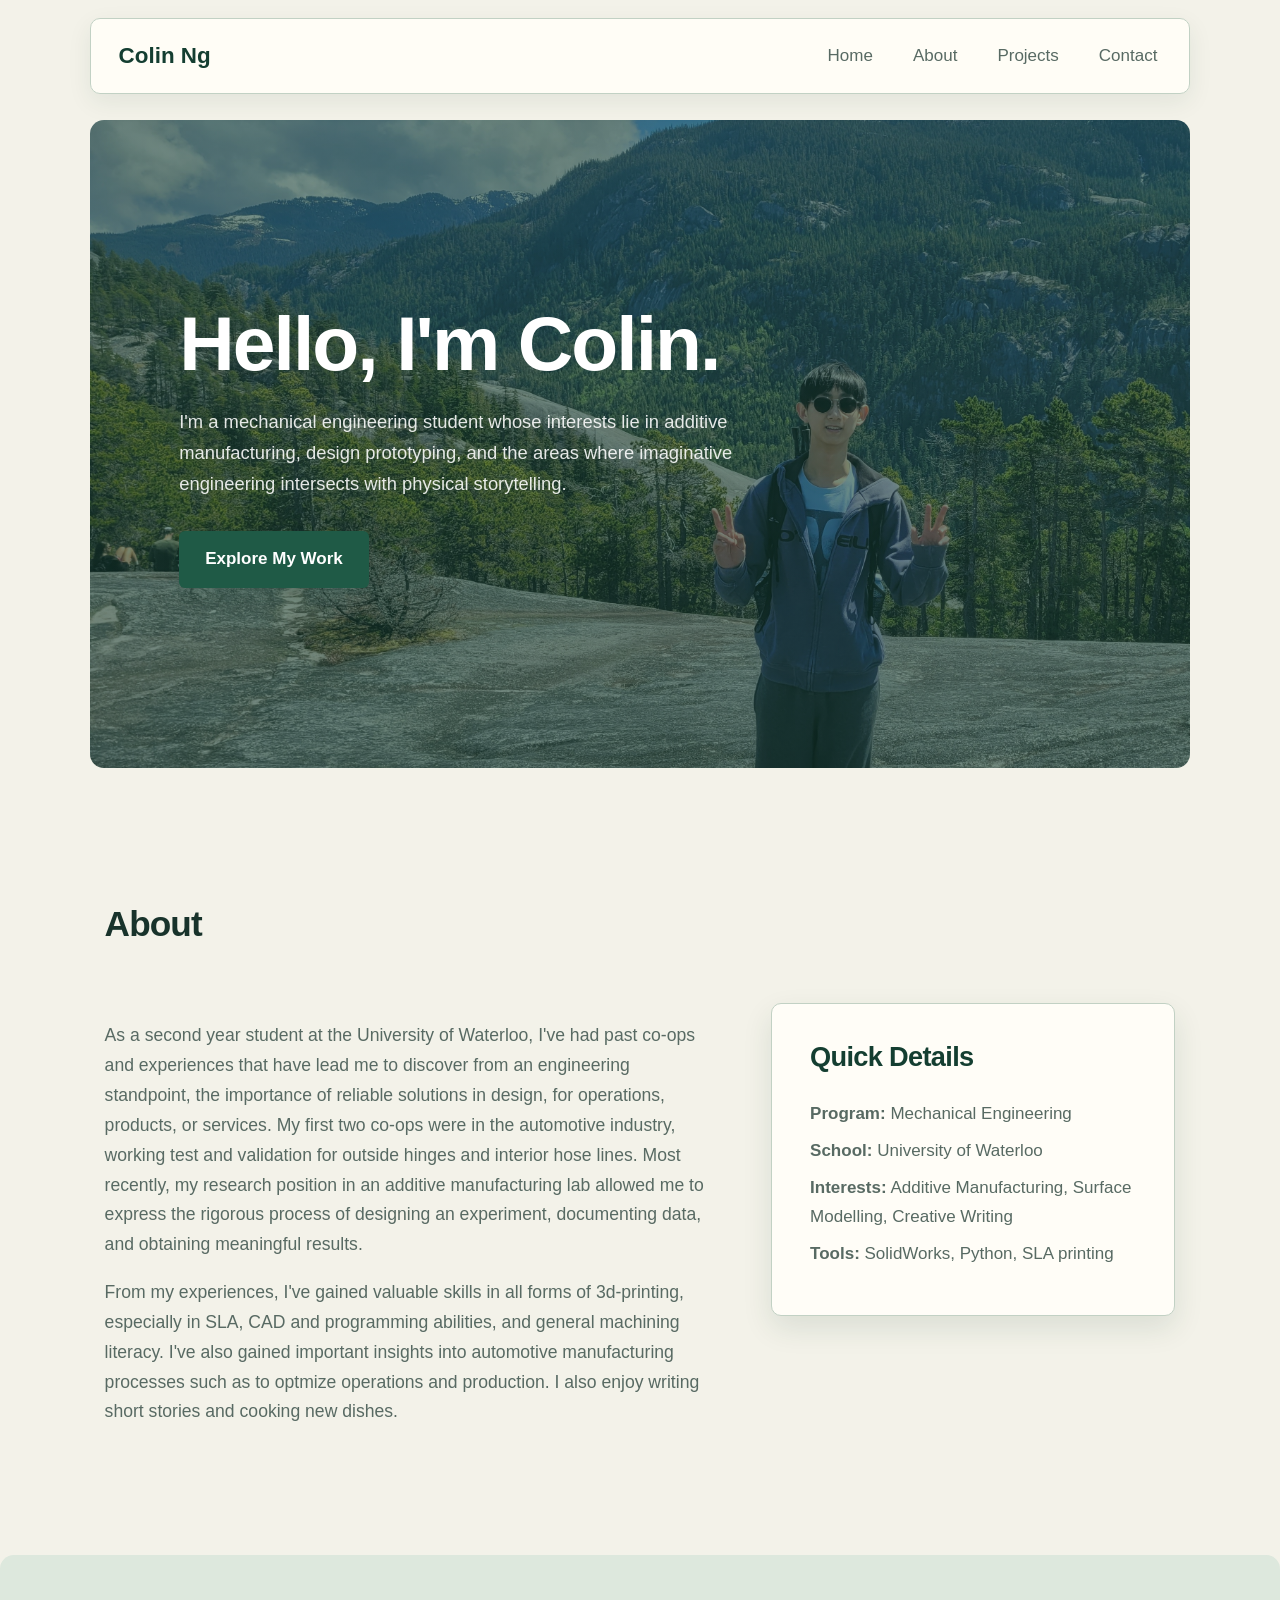
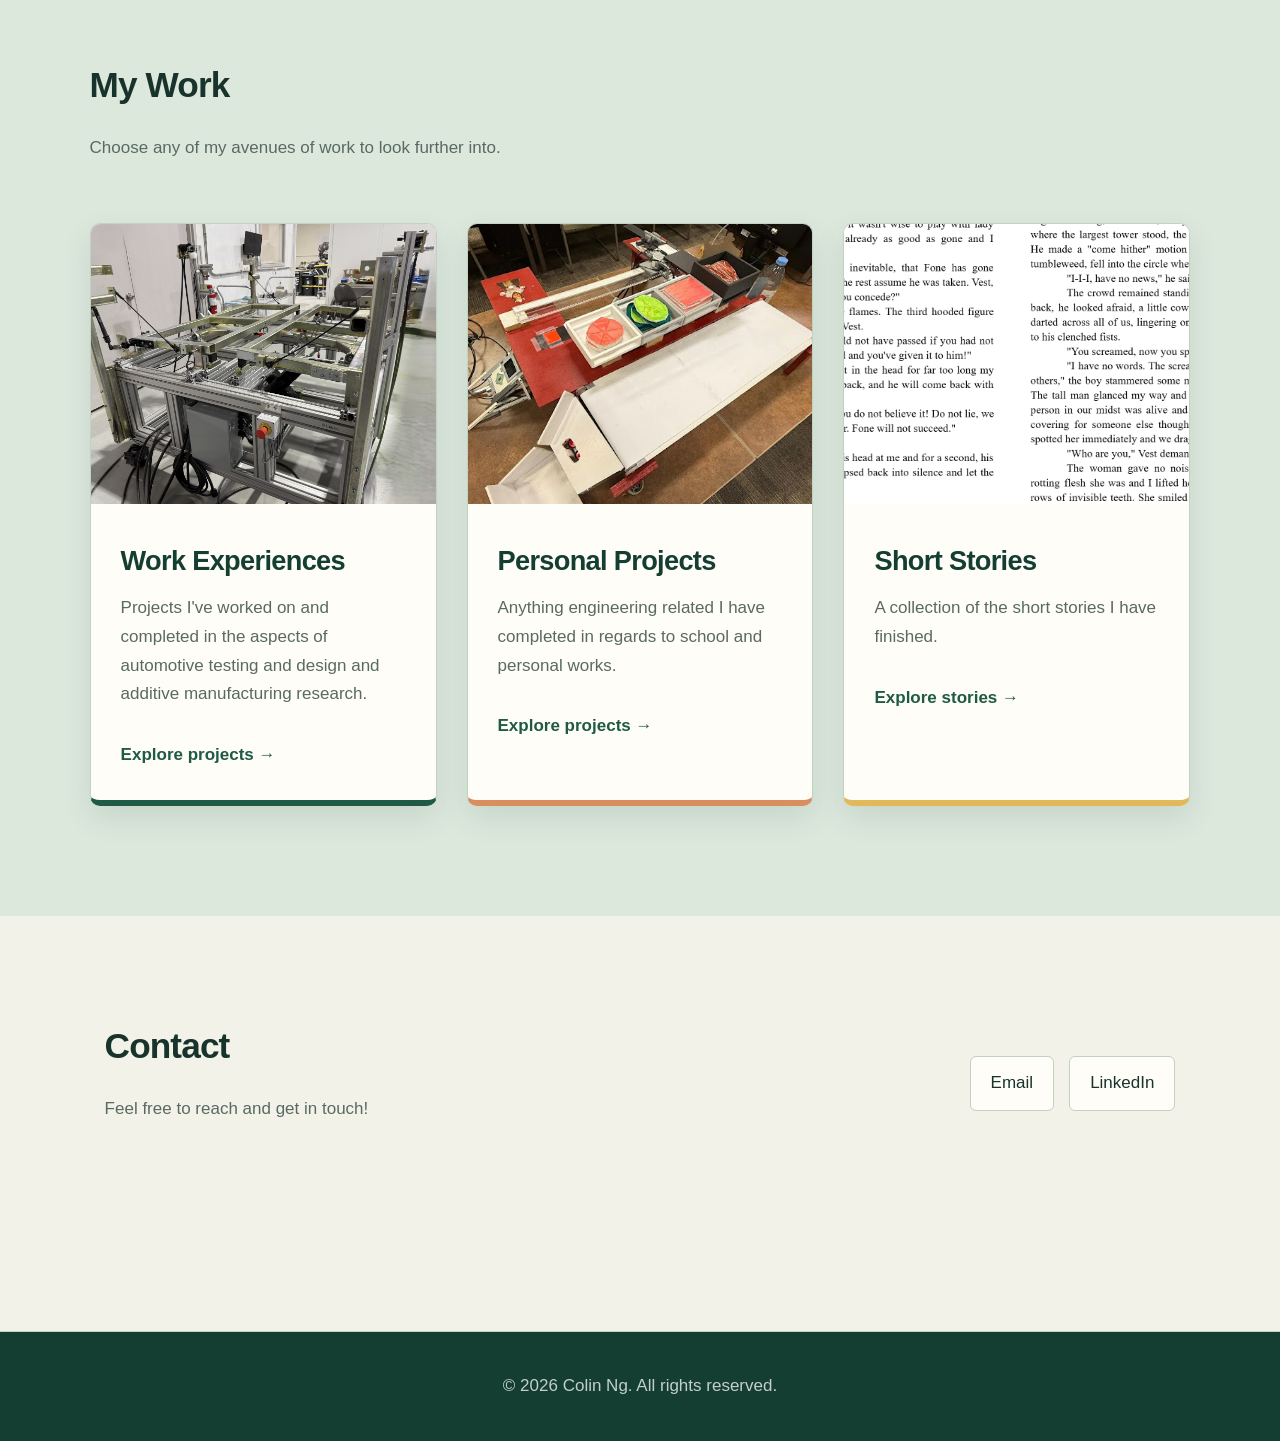
==== index.html @ beed0a08 "Complete portfolio upload" ====
<!DOCTYPE html>
<html lang="en">

<head>
    <meta charset="UTF-8">
    <meta name="viewport" content="width=device-width, initial-scale=1.0">
    <link rel="icon" type="image/jpg" href="images/home/flavicon.jpg">

    <title>Colin Ng | Portfolio</title>

    <link rel="stylesheet" href="style.css">
</head>

<body>

    <!-- =========================
         NAVIGATION
    ========================== -->

    <nav class="navbar">

        <a href="index.html" class="logo">
            Colin Ng
        </a>

        <div class="nav-links">
            <a href="#home">Home</a>
            <a href="#about">About</a>
            <a href="#work">Projects</a>
            <a href="#contact">Contact</a>
        </div>

    </nav>


    <!-- =========================
         HERO
    ========================== -->

    <header class="hero" id="home">

        <div class="hero-content">

            <!-- <p class="eyebrow">
                Mechanical Engineering Portfolio
            </p> -->

            <h1>
                Hello, I'm Colin.
            </h1>

            <p class="hero-description">
                I'm a mechanical engineering student whose interests lie 
                in additive manufacturing, design prototyping, and the areas 
                where imaginative engineering intersects with physical storytelling.
            </p>

            <a href="#work" class="button">
                Explore My Work
            </a>

        </div>

    </header>


    <!-- =========================
         ABOUT
    ========================== -->

    <section class="section" id="about">

        <div class="section-heading">

            <!-- <p class="eyebrow">A little about me</p> -->

            <h2>About</h2>

        </div>

        <div class="about-grid">

            <div class="about-text">

                <p>
                    As a second year student at the University of Waterloo, I've
                    had past co-ops and experiences that have lead me to discover from an engineering standpoint,
                    the importance of reliable solutions in design, for operations, products, or services.
                    My first two co-ops were in the automotive industry, working
                    test and validation for outside hinges and interior hose lines.
                    Most recently, my research position in an additive manufacturing lab 
                    allowed me to express the rigorous process of designing an experiment,
                    documenting data, and obtaining meaningful results.
                </p>

                <p>
                    From my experiences, I've gained valuable skills in all forms of 3d-printing,
                    especially in SLA, CAD and programming abilities, and general machining literacy.
                    I've also gained important insights into automotive manufacturing processes such as 
                    to optmize operations and production. I also enjoy writing short stories and cooking new dishes.
                </p>

            </div>

            <div class="about-card">

                <h3>Quick Details</h3>

                <p><strong>Program:</strong> Mechanical Engineering</p>
                <p><strong>School:</strong> University of Waterloo</p>
                <p><strong>Interests:</strong> Additive Manufacturing, Surface Modelling, Creative Writing</p>
                <p><strong>Tools:</strong> SolidWorks, Python, SLA printing</p>

            </div>

        </div>

    </section>


    <!-- =========================
         PROJECT CATEGORIES
    ========================== -->

    <section class="section work-section" id="work">

        <div class="section-heading">

            <!-- <p class="eyebrow">Things I've worked on</p> -->

            <h2>My Work</h2>

            <p>
                Choose any of my avenues of work to look further into.
            </p>

        </div>


        <div class="category-grid">


            <!-- CATEGORY 1 -->

            <a href="category1.html" class="category-card">

                <img
                    src="images/home/category1.jpg"
                    alt="Category 1">

                <div class="category-content">

                    <p class="category-number">
                        
                    </p>

                    <h3>
                        
                        Work Experiences
                    </h3>

                    <p>
                        Projects I've worked on and completed
                         in the aspects of automotive testing 
                         and design and additive manufacturing research.
                    </p>

                    <span class="category-link">
                        Explore projects →
                    </span>

                </div>

            </a>



            <!-- CATEGORY 2 -->

            <a href="category2.html" class="category-card">

                <img
                    src="images/home/sandwich_builder.jpg"
                    alt="Category 2">

                <div class="category-content">

                    <p class="category-number">
                    
                    </p>

                    <h3>
                        Personal Projects
                    </h3>

                    <p>
                        Anything engineering related I have completed
                        in regards to school and personal works.
                    </p>

                    <span class="category-link">
                        Explore projects →
                    </span>

                </div>

            </a>



            <!-- CATEGORY 3 -->

            <a href="category3.html" class="category-card">

                <img
                    src="images/home/page_screenshot.png"
                    alt="Category 3">

                <div class="category-content">

                    <p class="category-number">
                    
                    </p>

                    <h3>
                        Short Stories
                    </h3>

                    <p>
                        A collection of the short stories I have finished.
                    </p>

                    <span class="category-link">
                        Explore stories →
                    </span>

                </div>

            </a>


        </div>

    </section>


    <!-- =========================
         CONTACT
    ========================== -->

    <section class="section contact-section" id="contact">

        <div>

            <!-- <p class="eyebrow">
                Get in touch
            </p> -->

            <h2>
                Contact
            </h2>

            <p>
                Feel free to reach and get in touch!
            </p>

        </div>

        <div class="contact-links">

            <a href="mailto:c38ng@uwaterloo.ca">
                Email
            </a>

            <a href="https://www.linkedin.com/in/colinytn/" target="_blank">


                LinkedIn
            </a>

        </div>

    </section>


    <!-- =========================
         FOOTER
    ========================== -->

    <footer>

        <p>
            © 2026 Colin Ng. All rights reserved.
        </p>

    </footer>


</body>
</html>
---- style.css ----
/* =========================================================
   CUSTOMIZATION
   Change the values in this section to restyle the website.
========================================================= */

:root {

    /* =====================================================
       COLORS
    ===================================================== */

    /* Main page background */
    --background: #F3F2E9;

    /* Green-tinted section background */
    --background-alt: #DDE8DD;

    /* Cards */
    --surface: #FFFDF7;

    /* Darker image / secondary surface */
    --surface-dark: #CEDDCF;


    /* ---------- MAIN GREEN COLORS ---------- */

    --accent: #1F5A46;

    --accent-dark: #143E31;

    --accent-light: #8DB89D;


    /* ---------- EXTRA ACCENT COLORS ---------- */

    --warm-accent: #D98E5F;

    --yellow-accent: #E1B95B;


    /* ---------- TEXT ---------- */

    --text: #18332B;

    --text-light: #586A63;


    /* ---------- BORDERS ---------- */

    --border: #C2D1C4;



    /* =====================================================
       TYPOGRAPHY
       
       Change these to change the site's fonts.
       No serif fonts are used.
    ===================================================== */

    --font-main:
        "Trebuchet MS",
        "Segoe UI",
        Arial,
        sans-serif;

    --font-heading:
        "Trebuchet MS",
        "Segoe UI",
        Arial,
        sans-serif;

    --font-size-base: 17px;

    --line-height: 1.7;



    /* =====================================================
       PAGE SIZE
    ===================================================== */

    --page-width: 1250px;

    --page-padding: 7vw;



    /* =====================================================
       SPACING
    ===================================================== */

    --section-spacing: 110px;

    --small-gap: 15px;

    --medium-gap: 30px;

    --large-gap: 60px;



    /* =====================================================
       ROUNDING

       Increase these if you want an even softer appearance.
    ===================================================== */

    --border-radius-small: 6px;

    --border-radius: 10px;

    --border-radius-large: 14px;



    /* =====================================================
       SHADOW
    ===================================================== */

    --shadow:
        0 12px 30px rgba(20, 62, 49, 0.11);



    /* =====================================================
       ANIMATION
    ===================================================== */

    --transition: 0.25s ease;
}



/* =========================================================
   RESET
========================================================= */

* {
    box-sizing: border-box;
}


html {
    scroll-behavior: smooth;
}


body {

    margin: 0;

    background: var(--background);

    color: var(--text);

    font-family: var(--font-main);

    font-size: var(--font-size-base);

    line-height: var(--line-height);
}


img {
    max-width: 100%;
    display: block;
}


a {
    color: inherit;
    text-decoration: none;
}



/* =========================================================
   TYPOGRAPHY
========================================================= */

h1,
h2,
h3,
h4 {

    font-family: var(--font-heading);

    color: var(--text);

    margin-top: 0;

    line-height: 1.12;

    font-weight: 600;

    letter-spacing: -0.025em;
}


h1 {
    font-size: clamp(3rem, 7vw, 6rem);
}


h2 {
    font-size: clamp(2.2rem, 1.5vw, 3.8rem);
}


h3 {
    font-size: 1.7rem;
}


p {
    color: var(--text-light);
}


.eyebrow {

    color: var(--accent);

    text-transform: uppercase;

    letter-spacing: 0.12em;

    font-size: 0.8rem;

    font-weight: 700;
}



/* =========================================================
   NAVIGATION
========================================================= */

.navbar {

    min-height: 76px;

    margin:
        18px
        var(--page-padding)
        0;

    padding:
        0
        28px;

    display: flex;

    align-items: center;

    justify-content: space-between;

    background: rgba(255, 253, 247, 0.95);

    border: 1px solid var(--border);

    border-radius: var(--border-radius);

    box-shadow:
        0 8px 25px rgba(20, 62, 49, 0.08);

    position: sticky;

    top: 16px;

    z-index: 100;

    backdrop-filter: blur(10px);
}


.logo {

    font-family: var(--font-heading);

    font-size: 1.4rem;

    font-weight: 700;

    color: var(--accent-dark);
}


.nav-links {

    display: flex;

    gap: 32px;
}


.nav-links a {

    color: var(--text-light);

    font-weight: 500;

    padding:
        8px
        4px;

    transition: var(--transition);
}


.nav-links a:hover {

    color: var(--accent);
}



/* =========================================================
   HERO
========================================================= */

.hero {

    min-height: 72vh;

    margin:
        26px
        var(--page-padding);

    padding:
        90px
        7vw;

    display: flex;

    align-items: center;

    border-radius: var(--border-radius-large);

    overflow: hidden;

    position: relative;

    background:
        linear-gradient(
            rgba(20, 62, 49, 0.58),
            rgba(20, 62, 49, 0.58)
        ),
        url("images/home/hero.jpg");

    background-size: cover;

    background-position: center;

    background-repeat: no-repeat;
}


.hero-content {

    max-width: 700px;

    position: relative;

    z-index: 1;
}


.hero .eyebrow {

    color: rgba(255, 255, 255, 0.8);

    margin-bottom: 15px;
}


.hero h1 {

    color: white;

    margin-bottom: 20px;

    font-size: clamp(3rem, 6vw, 5.5rem);

    font-weight: 600;
}


.hero-description {

    max-width: 600px;

    color: rgba(255, 255, 255, 0.88);

    font-size: 1.15rem;

    margin-bottom: 32px;
}
/* =========================================================
   BUTTONS
========================================================= */

.button {

    display: inline-block;

    background: var(--accent);

    color: white;

    padding:
        14px
        26px;

    border-radius: var(--border-radius-small);

    font-weight: 600;

    box-shadow:
        0 7px 16px rgba(20, 62, 49, 0.18);

    transition: var(--transition);
}


.button:hover {

    background: var(--accent-dark);

    transform: translateY(-3px);

    box-shadow:
        0 10px 22px rgba(20, 62, 49, 0.24);
}



/* =========================================================
   GENERAL SECTIONS
========================================================= */

.section {

    max-width: var(--page-width);

    margin: auto;

    padding:

        var(--section-spacing)
        var(--page-padding);
}


.section-heading {

    max-width: 700px;

    margin-bottom: 60px;
}



/* =========================================================
   ABOUT
========================================================= */

.about-grid {

    display: grid;

    grid-template-columns:
        1.5fr
        1fr;

    gap: var(--large-gap);

    align-items: start;
}


.about-text {

    font-size: 1.1rem;
}


.about-card {

    background: var(--surface);

    padding: 38px;

    border-radius: var(--border-radius);

    border: 1px solid var(--border);

    box-shadow: var(--shadow);
}


.about-card h3 {

    color: var(--accent-dark);
}


.about-card p {

    margin: 8px 0;
}



/* =========================================================
   CATEGORY / WORK SECTION
========================================================= */

.work-section {

    max-width: none;

    background: var(--background-alt);

    border-radius:
        var(--border-radius-large)
        var(--border-radius-large)
        0
        0;
}


.work-section > * {

    max-width: var(--page-width);

    margin-left: auto;

    margin-right: auto;
}



/* =========================================================
   CATEGORY CARDS
========================================================= */

.category-grid {

    max-width: var(--page-width);

    margin: auto;

    display: grid;

    grid-template-columns:
        repeat(3, 1fr);

    gap: 30px;
}


.category-card {

    background: var(--surface);

    border-radius: var(--border-radius);

    overflow: hidden;

    border: 1px solid var(--border);

    box-shadow: var(--shadow);

    transition: var(--transition);
}


.category-card:hover {

    transform:
        translateY(-7px);

    box-shadow:
        0 18px 38px rgba(20, 62, 49, 0.16);
}


.category-card img {

    width: 100%;

    height: 280px;

    object-fit: cover;
}


.category-content {

    padding: 30px;
}


.category-number {

    color: var(--accent);

    font-size: 0.8rem;

    font-weight: 700;

    letter-spacing: 0.15em;
}


.category-content h3 {

    margin-bottom: 12px;

    color: var(--accent-dark);
}


.category-link {

    display: inline-block;

    margin-top: 15px;

    color: var(--accent);

    font-weight: 700;
}



/* Different accent for each homepage category */

.category-card:nth-child(1) {

    border-bottom:
        6px
        solid
        var(--accent);
}


.category-card:nth-child(2) {

    border-bottom:
        6px
        solid
        var(--warm-accent);
}


.category-card:nth-child(3) {

    border-bottom:
        6px
        solid
        var(--yellow-accent);
}



/* =========================================================
   CONTACT
========================================================= */

.contact-section {

    display: flex;

    justify-content: space-between;

    align-items: center;

    gap: 40px;
}


.contact-links {

    display: flex;

    flex-wrap: wrap;

    gap: 15px;
}


.contact-links a {

    padding:
        12px
        20px;

    border:
        1px
        solid
        var(--border);

    border-radius:
        var(--border-radius-small);

    background:
        var(--surface);

    font-weight: 500;

    transition:
        var(--transition);
}


.contact-links a:hover {

    border-color:
        var(--accent);

    color:
        var(--accent);

    transform:
        translateY(-2px);
}



/* =========================================================
   CATEGORY PAGE HEADER
========================================================= */

.page-header {

    max-width: var(--page-width);

    margin: auto;

    padding:

        100px
        var(--page-padding)
        80px;
}


.page-header h1 {

    color:
        var(--accent-dark);
}


.page-header p {

    max-width: 700px;

    font-size: 1.15rem;
}


.back-link {

    display: inline-block;

    color: var(--accent);

    font-weight: 600;

    margin-bottom: 60px;

    transition: var(--transition);
}


.back-link:hover {

    color: var(--accent-dark);

    transform: translateX(-3px);
}



/* =========================================================
   INDIVIDUAL PROJECT
========================================================= */

.project {

    max-width: var(--page-width);

    margin:
        35px
        auto;

    padding:
        55px
        var(--page-padding);

    display: grid;

    grid-template-columns:
        1.15fr
        1fr;

    gap: var(--large-gap);

    align-items: start;

    background: var(--surface);

    border:
        1px
        solid
        var(--border);

    border-radius:
        var(--border-radius-large);

    box-shadow:
        0 10px 28px rgba(20, 62, 49, 0.08);
}


.project-label {

    text-transform: uppercase;

    letter-spacing: 0.12em;

    font-size: 0.75rem;

    color: var(--accent);

    font-weight: 700;
}


.project-summary {

    font-size: 1.15rem;

    margin-bottom: 30px;
}


.project-info h2 {

    color:
        var(--accent-dark);
}


.project-info h3 {

    margin-top: 40px;

    margin-bottom: 10px;

    color:
        var(--accent-dark);
}



/* =========================================================
   PROJECT DETAILS
========================================================= */

.project-details {

    display: grid;

    grid-template-columns:
        repeat(3, 1fr);

    gap: 20px;

    margin:
        35px
        0;
}


.project-details div {

    border-top:
        2px
        solid
        var(--accent-light);

    padding-top:
        12px;
}


.project-details h4 {

    font-family:
        var(--font-main);

    font-size:
        0.8rem;

    font-weight:
        700;

    text-transform:
        uppercase;

    letter-spacing:
        0.08em;

    margin-bottom:
        5px;

    color:
        var(--accent-dark);
}


.project-details p {

    margin: 0;

    font-size:
        0.9rem;
}



/* =========================================================
   SLIDESHOW
========================================================= */

.slideshow {

    position: relative;

    width: 100%;

    /* Keeps every slideshow the same shape */
    aspect-ratio: 9 / 9;

    overflow: hidden;

    background: var(--surface-dark);

    border-radius: var(--border-radius);

    border: 1px solid var(--border);

    box-shadow: var(--shadow);
}


/* All images, videos, models, etc. */
.slide {

    display: none;

    width: 100%;

    height: 100%;

    /*
       VERY IMPORTANT:
       contain = show the ENTIRE image/video
       without cropping it
    */
    object-fit: contain;

    background: var(--surface-dark);
}


/* Only current slide is visible */
.slide.active {

    display: block;
}



/* =========================================================
   SLIDESHOW BUTTONS
========================================================= */

.slide-button {

    position: absolute;

    top: 50%;

    transform:
        translateY(-50%);

    width: 50px;

    height: 50px;

    border: none;

    border-radius:
        var(--border-radius-small);

    background:
        rgba(255, 253, 247, 0.92);

    color:
        var(--accent-dark);

    font-size:
        2rem;

    cursor:
        pointer;

    box-shadow:
        0 5px 15px rgba(0, 0, 0, 0.10);

    transition:
        var(--transition);
}


.slide-button:hover {

    background: white;

    transform:
        translateY(-50%)
        scale(1.08);
}


.previous {

    left: 15px;
}


.next {

    right: 15px;
}



/* =========================================================
   IMAGE COUNTER
========================================================= */

.slide-counter {

    position: absolute;

    bottom: 15px;

    right: 15px;

    padding:
        7px
        13px;

    border-radius:
        var(--border-radius-small);

    background:
        rgba(20, 62, 49, 0.82);

    color:
        white;

    font-size:
        0.8rem;

    font-weight:
        600;
}



/* =========================================================
   FOOTER
========================================================= */

footer {

    margin-top:
        80px;

    padding:
        40px
        var(--page-padding);

    text-align:
        center;

    border-top:
        1px
        solid
        var(--border);

    background:
        var(--accent-dark);
}


footer p {

    color:
        rgba(255, 255, 255, 0.75);

    margin:
        0;
}



/* =========================================================
   TABLET
========================================================= */

@media (max-width: 900px) {

    .category-grid {

        grid-template-columns:
            1fr;
    }


    .about-grid {

        grid-template-columns:
            1fr;
    }


    .project {

        grid-template-columns:
            1fr;
    }


    .slide {

        height:
            450px;
    }


    .contact-section {

        flex-direction:
            column;

        align-items:
            flex-start;
    }

}



/* =========================================================
   MOBILE
========================================================= */

@media (max-width: 600px) {

    :root {

        /* Only mobile-specific sizing goes here */

        --page-padding:
            6vw;

        --section-spacing:
            75px;

        --large-gap:
            35px;
    }


    .navbar {

        margin:
            10px
            4vw
            0;

        padding:
            15px
            18px;

        min-height:
            auto;

        flex-direction:
            column;

        justify-content:
            center;

        gap:
            8px;

        top:
            8px;

        border-radius:
            18px;
    }


    .logo {

        font-size:
            1.25rem;
    }


    .nav-links {

        gap:
            16px;

        font-size:
            0.85rem;

        flex-wrap:
            wrap;

        justify-content:
            center;
    }


    .hero {

        min-height:
            70vh;

        margin:
            18px
            4vw;

        padding:
            80px
            8vw;

        border-radius:
            26px;
    }


    .hero-description {

        font-size:
            1.1rem;
    }


    .project {

        margin:
            20px
            4vw;

        padding:
            35px
            6vw;

        border-radius:
            26px;
    }


    .project-details {

        grid-template-columns:
            1fr;
    }


    .slide {

        height:
            330px;
    }


    .slide-button {

        width:
            44px;

        height:
            44px;

        font-size:
            1.7rem;

        border-radius:
            12px;
    }


    .category-card img {

        height:
            230px;
    }


    .category-content {

        padding:
            25px;
    }

}
/* =========================================================
   SHORT STORY PAGE
========================================================= */


/* Main card containing each story */

.story-card {

    max-width: var(--page-width);

    margin:
        35px
        auto;

    padding:
        55px
        var(--page-padding);

    background:
        var(--surface);

    border:
        1px
        solid
        var(--border);

    border-radius:
        var(--border-radius-large);

    box-shadow:
        0 10px 28px rgba(20, 62, 49, 0.08);
}



/* =========================================================
   STORY HEADING
========================================================= */

.story-heading {

    display: flex;

    justify-content: space-between;

    align-items: flex-start;

    gap: 30px;

    padding-bottom: 30px;

    border-bottom:
        2px
        solid
        var(--accent-light);
}


.story-heading h2 {

    color:
        var(--accent-dark);

    margin-bottom:
        0;
}


.story-label {

    margin:
        0
        0
        8px;

    color:
        var(--accent);

    text-transform:
        uppercase;

    letter-spacing:
        0.12em;

    font-size:
        0.75rem;

    font-weight:
        700;
}


.story-number {

    color:
        var(--accent-light);

    font-size:
        2rem;

    font-weight:
        700;

    line-height:
        1;
}



/* =========================================================
   STORY CONTENT
========================================================= */

.story-content {

    display: grid;

    grid-template-columns:
        0.8fr
        1.4fr;

    gap:
        var(--large-gap);

    padding:
        45px
        0;
}



/* =========================================================
   SYNOPSIS
========================================================= */

.story-synopsis {

    padding:
        30px;

    background:
        var(--background-alt);

    border-radius:
        var(--border-radius);

    align-self:
        start;
}


.story-synopsis p:last-child {

    margin-bottom:
        0;
}



/* =========================================================
   EXCERPT
========================================================= */

.story-excerpt {

    padding:
        5px
        10px;
}


.story-excerpt > p:not(.eyebrow) {

    font-size:
        1.05rem;

    line-height:
        1.9;

    color:
        var(--text);

    margin-top:
        0;

    margin-bottom:
        20px;
}



/* Gives the excerpt a subtle literary feel
   without switching back to serif fonts */

.story-excerpt > p:not(.eyebrow)::first-letter {

    font-size:
        1.7em;

    font-weight:
        700;

    color:
        var(--accent-dark);
}



/* =========================================================
   STORY FOOTER
========================================================= */

.story-footer {

    display: flex;

    justify-content: space-between;

    align-items: center;

    gap:
        30px;

    padding-top:
        30px;

    border-top:
        1px
        solid
        var(--border);
}



/* =========================================================
   REQUEST FULL STORY BUTTON
========================================================= */

.story-request-button {

    display:
        inline-block;

    flex-shrink:
        0;

    padding:
        14px
        24px;

    background:
        var(--accent);

    color:
        white;

    border-radius:
        var(--border-radius-small);

    font-weight:
        600;

    box-shadow:
        0 7px 16px rgba(20, 62, 49, 0.18);

    transition:
        var(--transition);
}


.story-request-button:hover {

    background:
        var(--accent-dark);

    transform:
        translateY(-3px);

    box-shadow:
        0 10px 22px rgba(20, 62, 49, 0.24);
}



/* =========================================================
   COPYRIGHT NOTICE
========================================================= */

.story-copyright {

    margin:
        0;

    font-size:
        0.8rem;

    color:
        var(--text-light);

    text-align:
        right;
}



/* =========================================================
   TABLET / MOBILE
========================================================= */

@media (max-width: 900px) {

    .story-content {

        grid-template-columns:
            1fr;
    }


    .story-footer {

        flex-direction:
            column;

        align-items:
            flex-start;
    }


    .story-copyright {

        text-align:
            left;
    }

}


@media (max-width: 600px) {

    .story-card {

        margin:
            20px
            4vw;

        padding:
            35px
            6vw;

        border-radius:
            26px;
    }


    .story-heading {

        gap:
            15px;
    }


    .story-number {

        font-size:
            1.4rem;
    }


    .story-synopsis {

        padding:
            24px;
    }


    .story-content {

        gap:
            30px;

        padding:
            35px
            0;
    }


    .story-request-button {

        width:
            100%;

        text-align:
            center;
    }

}
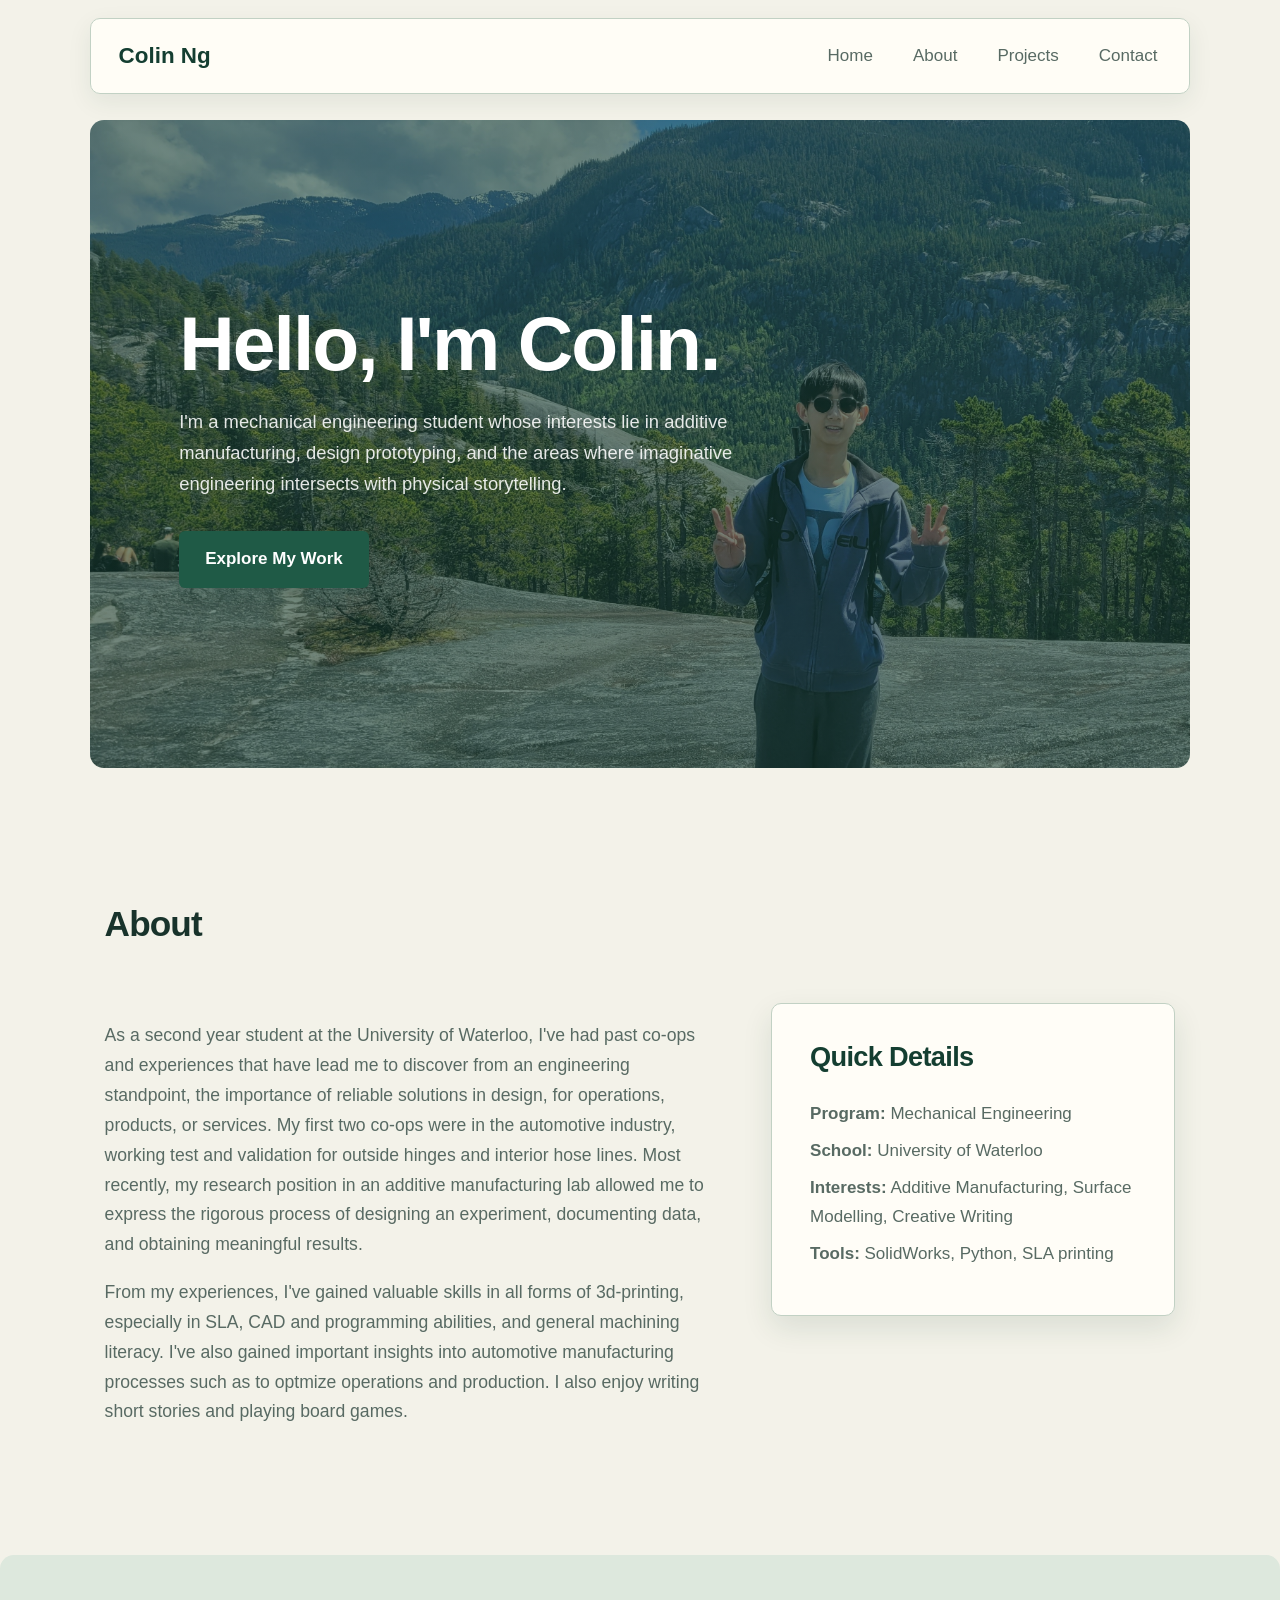
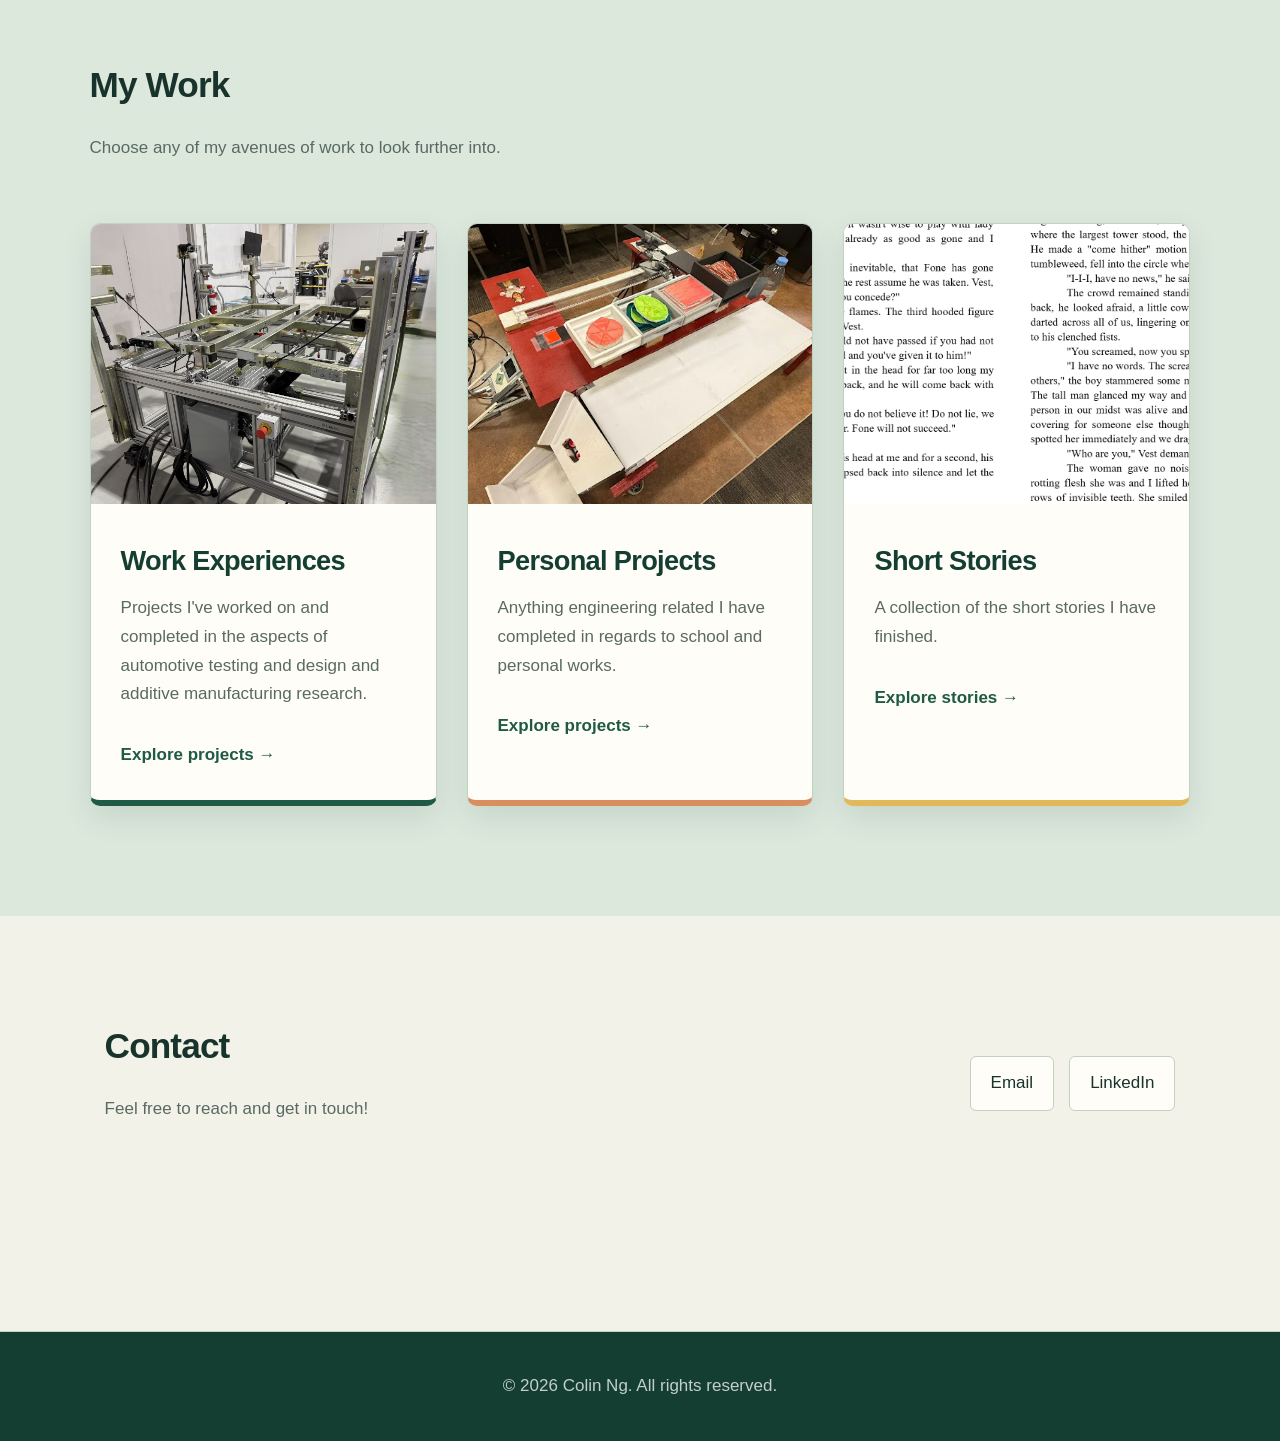
==== commit d3fb014b: "Update index.html" ====
--- a/index.html
+++ b/index.html
@@ -97,7 +97,7 @@
                     From my experiences, I've gained valuable skills in all forms of 3d-printing,
                     especially in SLA, CAD and programming abilities, and general machining literacy.
                     I've also gained important insights into automotive manufacturing processes such as 
-                    to optmize operations and production. I also enjoy writing short stories and cooking new dishes.
+                    to optmize operations and production. I also enjoy writing short stories and playing board games.
                 </p>
 
             </div>
